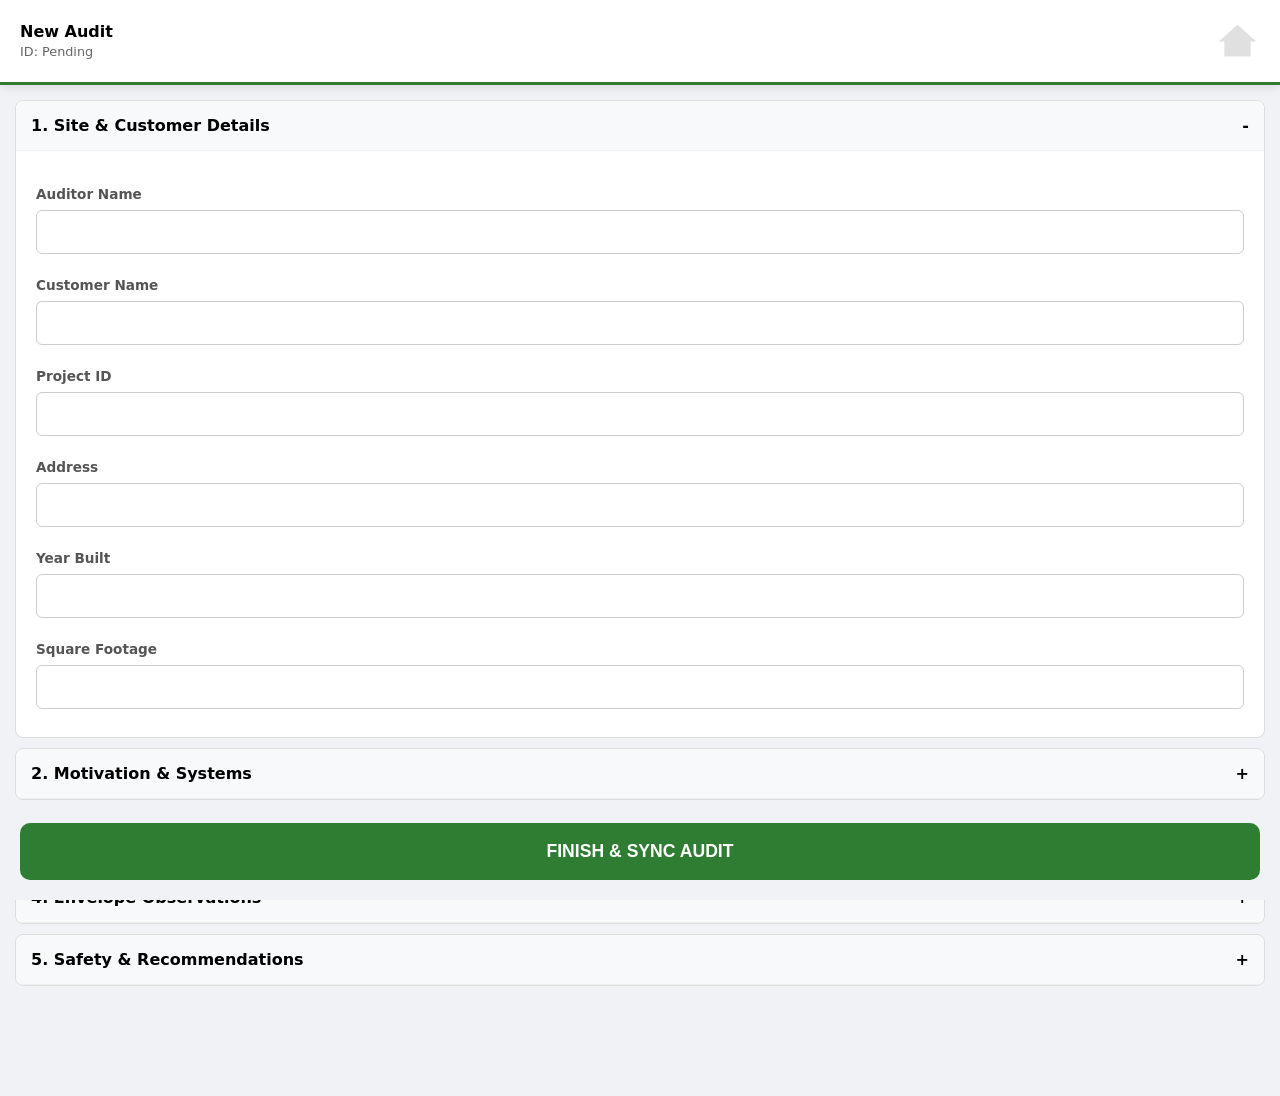
==== index.html @ 85d183a6 "Update index.html" ====
<!DOCTYPE html>
<html lang="en">
<head>
    <meta charset="UTF-8">
    <meta name="viewport" content="width=device-width, initial-scale=1.0, maximum-scale=1.0, user-scalable=no">
    <link rel="apple-touch-icon" href="./icon.png">
    <link rel="apple-touch-icon-precomposed" href="./icon.png">
    <title>Healthy Home Audit Pro</title>
    <style>
        :root { --primary: #2e7d32; --bg: #f0f2f5; --white: #ffffff; }
        body { font-family: -apple-system, system-ui, sans-serif; margin: 0; padding-top: 90px; background: var(--bg); padding-bottom: 100px; }
        
        /* Static Header & House Progress */
        .static-header {
            position: fixed; top: 0; width: 100%; height: 85px;
            background: var(--white); border-bottom: 3px solid var(--primary);
            display: flex; align-items: center; justify-content: space-between;
            padding: 0 20px; box-sizing: border-box; z-index: 1000; box-shadow: 0 2px 10px rgba(0,0,0,0.1);
        }
        #house-progress { width: 45px; height: 45px; }
        .house-outline { fill: #e0e0e0; }
        .house-filled { fill: var(--primary); clip-path: inset(100% 0 0 0); transition: clip-path 0.4s ease; }

        /* Accordion Styling */
        .accordion { background: var(--white); margin: 10px 15px; border-radius: 8px; overflow: hidden; border: 1px solid #ddd; }
        .acc-header { 
            background: #f8f9fa; padding: 15px; font-weight: bold; cursor: pointer;
            display: flex; justify-content: space-between; align-items: center; border-bottom: 1px solid #eee;
        }
        .acc-content { padding: 20px; display: none; }
        .acc-content.active { display: block; }

        /* Input Styling */
        label { display: block; margin-top: 15px; font-size: 0.85rem; color: #555; font-weight: 600; }
        input, select, textarea { 
            width: 100%; padding: 12px; margin: 8px 0; border: 1px solid #ccc; 
            border-radius: 6px; box-sizing: border-box; font-size: 16px; 
        }
        
        .submit-area { padding: 20px; position: fixed; bottom: 0; width: 100%; box-sizing: border-box; background: var(--bg); }
        .btn-main { width: 100%; background: var(--primary); color: white; padding: 18px; border: none; border-radius: 10px; font-size: 1.1rem; font-weight: bold; cursor: pointer; }
        
        #success-msg { 
            display: none; position: fixed; top: 50%; left: 50%; transform: translate(-50%, -50%);
            background: white; padding: 40px; border-radius: 20px; text-align: center;
            box-shadow: 0 0 100px rgba(0,0,0,0.5); z-index: 2000; width: 85%;
        }
    </style>
</head>
<body>

    <div class="static-header">
        <div>
            <strong id="display-name">New Audit</strong><br>
            <span id="display-id" style="font-size: 0.8rem; color: #666;">ID: Pending</span>
        </div>
        <svg id="house-progress" viewBox="0 0 24 24">
            <path class="house-outline" d="M12 3L2 12h3v8h14v-8h3L12 3z"/>
            <path id="filler" class="house-filled" d="M12 3L2 12h3v8h14v-8h3L12 3z"/>
        </svg>
    </div>

    <div class="accordion">
        <div class="acc-header" onclick="toggleAcc(this)">1. Site & Customer Details <span>-</span></div>
        <div class="acc-content active">
            <label>Auditor Name</label><input type="text" id="auditorName" oninput="updateUI()">
            <label>Customer Name</label><input type="text" id="customerName" oninput="updateUI()">
            <label>Project ID</label><input type="text" id="projectId" oninput="updateUI()">
            <label>Address</label><input type="text" id="address" oninput="updateUI()">
            <label>Year Built</label><input type="number" id="yearBuilt" oninput="updateUI()">
            <label>Square Footage</label><input type="number" id="sqFt" oninput="updateUI()">
        </div>
    </div>

    <div class="accordion">
        <div class="acc-header" onclick="toggleAcc(this)">2. Motivation & Systems <span>+</span></div>
        <div class="acc-content">
            <label>Primary Motivation</label>
            <select id="motivation" oninput="updateUI()">
                <option value="">Select...</option>
                <option value="High Bills">High Bills</option>
                <option value="Comfort">Comfort/Drafts</option>
                <option value="Ice Dams">Ice Dams</option>
            </select>
            <label>Heating System Type</label>
            <input type="text" id="heatType" placeholder="e.g. Gas Furnace" oninput="updateUI()">
        </div>
    </div>

    <div class="accordion">
        <div class="acc-header" id="testing-section" onclick="toggleAcc(this)">3. Core Testing <span>+</span></div>
        <div class="acc-content">
            <label>Blower Door Baseline (CFM50)</label><input type="number" id="blowerDoor" oninput="updateUI()">
            <label>Blower Door Target</label><input type="number" id="targetCFM" oninput="updateUI()">
            <label>Ambient CO (ppm)</label><input type="number" id="ambientCO" oninput="updateUI()">
            <label>CO2 Level (ppm)</label><input type="number" id="co2" oninput="updateUI()">
            <label>CAZ Test Result</label>
            <select id="cazResult" oninput="updateUI()">
                <option value="Pass">Pass</option>
                <option value="Fail">Fail</option>
            </select>
        </div>
    </div>

    <div class="accordion">
        <div class="acc-header" onclick="toggleAcc(this)">4. Envelope Observations <span>+</span></div>
        <div class="acc-content">
            <label>Attic Insulation Depth (inches)</label><input type="number" id="atticDepth" oninput="updateUI()">
            <label>Infrared Scan Notes</label><textarea id="irNotes" oninput="updateUI()"></textarea>
            <label>Basement Moisture</label><input type="text" id="moisture" placeholder="Dry, Damp, etc." oninput="updateUI()">
        </div>
    </div>

    <div class="accordion">
        <div class="acc-header" onclick="toggleAcc(this)">5. Safety & Recommendations <span>+</span></div>
        <div class="acc-content">
            <label>Red Flags / Safety Hazards</label><textarea id="redFlags" oninput="updateUI()"></textarea>
            <label>Homeowner Education Notes</label><textarea id="education" oninput="updateUI()"></textarea>
            <label>Priority Recommendation</label><input type="text" id="priority" oninput="updateUI()">
            <label>Audit Status</label>
            <select id="status" oninput="updateUI()">
                <option value="Complete">Complete</option>
                <option value="Follow-up">Needs Follow-up</option>
            </select>
        </div>
    </div>

    <div class="submit-area">
        <button id="submitBtn" class="btn-main" onclick="submitData()">FINISH & SYNC AUDIT</button>
    </div>

    <div id="success-msg">
        <img src="icon.png" alt="Healthy Home Logo" onerror="this.src='https://cdn-icons-png.flaticon.com/512/1161/1161388.png'">
        <h2>Assessment Saved</h2>
        <p>The data has been uploaded to the Healthy Home cloud. <br>You can now safely close this assessment or start the next assessment.</p>
        
        <div style="display: flex; gap: 10px; justify-content: center; margin-top: 20px;">
            <button onclick="location.reload()" style="flex: 1; padding: 15px; border: none; background: var(--primary); color: white; border-radius: 8px; font-weight:bold; cursor: pointer;">New Assessment</button>
            <button onclick="window.location.href='https://www.gethealthyhome.com'" style="flex: 1; padding: 15px; border: none; background: #eee; color: #333; border-radius: 8px; font-weight:bold; cursor: pointer;">Exit App</button>
        </div>
    </div>

    <script>
        const DATABASE_URL = "https://script.google.com/macros/s/AKfycbxiWsfXSJqP4ZMg0wJ7e2kCGrrawPAyHNZkUGzpKKOhKlGjP3I6WpxG1TSU77VdlgBV/exec";

        function toggleAcc(header) {
            const content = header.nextElementSibling;
            content.classList.toggle('active');
            header.querySelector('span').innerText = content.classList.contains('active') ? "-" : "+";
        }

        function updateUI() {
            const name = document.getElementById('customerName').value;
            const id = document.getElementById('projectId').value;
            document.getElementById('display-name').innerText = name || "New Audit";
            document.getElementById('display-id').innerText = "ID: " + (id || "Pending");
            
            let inputs = document.querySelectorAll('input, select, textarea');
            let filled = Array.from(inputs).filter(i => i.value && i.value.length > 0).length;
            let percent = 100 - (filled / inputs.length * 100);
            document.getElementById('filler').style.clipPath = `inset(${percent}% 0 0 0)`;
        }

        async function submitData() {
            const btn = document.getElementById('submitBtn');
            btn.innerText = "Synchronizing...";
            btn.disabled = true;

            const data = {};
            document.querySelectorAll('input, select, textarea').forEach(el => {
                data[el.id] = el.value;
            });

            // Local save just in case
            localStorage.setItem('lastAudit', JSON.stringify(data));

            try {
                await fetch(DATABASE_URL, {
                    method: 'POST',
                    mode: 'no-cors',
                    body: JSON.stringify(data)
                });
                document.getElementById('success-msg').style.display = 'block';
            } catch (e) {
                alert("Connection failed. Data is saved locally on your tablet.");
                btn.innerText = "Saved Offline";
                btn.style.background = "#d32f2f";
            }
        }
    </script>
</body>
</html>
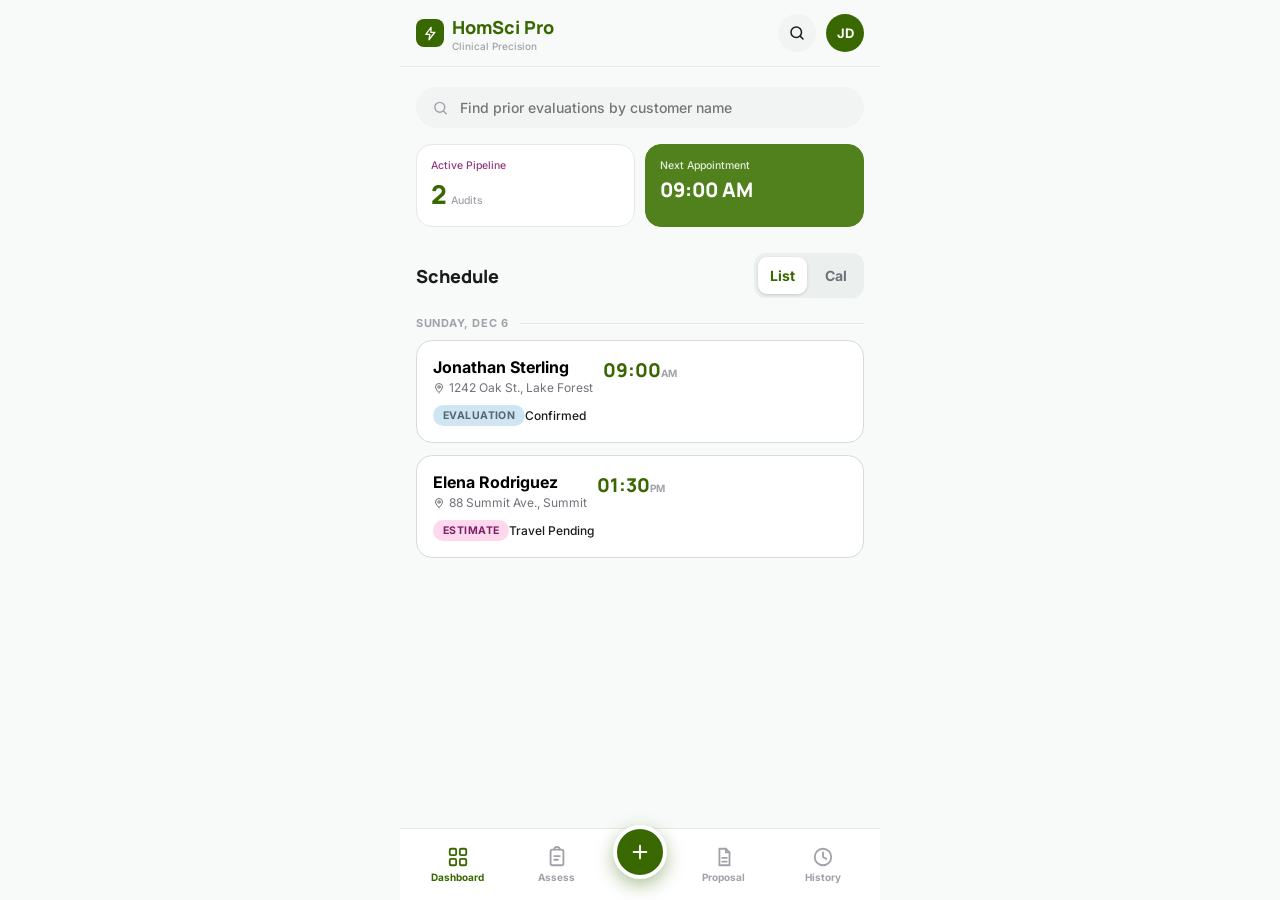
==== commit d2a1a470: "Build HomSci Pro app from the Figma designs Replaces the single-page accordion form with the full mu" ====
--- a/index.html
+++ b/index.html
@@ -2,191 +2,31 @@
 <html lang="en">
 <head>
     <meta charset="UTF-8">
-    <meta name="viewport" content="width=device-width, initial-scale=1.0, maximum-scale=1.0, user-scalable=no">
+    <meta name="viewport" content="width=device-width, initial-scale=1.0, viewport-fit=cover">
+    <meta name="apple-mobile-web-app-capable" content="yes">
+    <meta name="apple-mobile-web-app-status-bar-style" content="default">
+    <meta name="theme-color" content="#f7faf8">
     <link rel="apple-touch-icon" href="./icon.png">
     <link rel="apple-touch-icon-precomposed" href="./icon.png">
-    <title>Healthy Home Audit Pro</title>
-    <style>
-        :root { --primary: #2e7d32; --bg: #f0f2f5; --white: #ffffff; }
-        body { font-family: -apple-system, system-ui, sans-serif; margin: 0; padding-top: 90px; background: var(--bg); padding-bottom: 100px; }
-        
-        /* Static Header & House Progress */
-        .static-header {
-            position: fixed; top: 0; width: 100%; height: 85px;
-            background: var(--white); border-bottom: 3px solid var(--primary);
-            display: flex; align-items: center; justify-content: space-between;
-            padding: 0 20px; box-sizing: border-box; z-index: 1000; box-shadow: 0 2px 10px rgba(0,0,0,0.1);
-        }
-        #house-progress { width: 45px; height: 45px; }
-        .house-outline { fill: #e0e0e0; }
-        .house-filled { fill: var(--primary); clip-path: inset(100% 0 0 0); transition: clip-path 0.4s ease; }
-
-        /* Accordion Styling */
-        .accordion { background: var(--white); margin: 10px 15px; border-radius: 8px; overflow: hidden; border: 1px solid #ddd; }
-        .acc-header { 
-            background: #f8f9fa; padding: 15px; font-weight: bold; cursor: pointer;
-            display: flex; justify-content: space-between; align-items: center; border-bottom: 1px solid #eee;
-        }
-        .acc-content { padding: 20px; display: none; }
-        .acc-content.active { display: block; }
-
-        /* Input Styling */
-        label { display: block; margin-top: 15px; font-size: 0.85rem; color: #555; font-weight: 600; }
-        input, select, textarea { 
-            width: 100%; padding: 12px; margin: 8px 0; border: 1px solid #ccc; 
-            border-radius: 6px; box-sizing: border-box; font-size: 16px; 
-        }
-        
-        .submit-area { padding: 20px; position: fixed; bottom: 0; width: 100%; box-sizing: border-box; background: var(--bg); }
-        .btn-main { width: 100%; background: var(--primary); color: white; padding: 18px; border: none; border-radius: 10px; font-size: 1.1rem; font-weight: bold; cursor: pointer; }
-        
-        #success-msg { 
-            display: none; position: fixed; top: 50%; left: 50%; transform: translate(-50%, -50%);
-            background: white; padding: 40px; border-radius: 20px; text-align: center;
-            box-shadow: 0 0 100px rgba(0,0,0,0.5); z-index: 2000; width: 85%;
-        }
-    </style>
+    <title>HomSci Pro — Clinical Precision Home Audits</title>
+    <link rel="preconnect" href="https://fonts.googleapis.com">
+    <link rel="preconnect" href="https://fonts.gstatic.com" crossorigin>
+    <link href="https://fonts.googleapis.com/css2?family=Inter:wght@400;500;700;800&family=Manrope:wght@700;800&display=swap" rel="stylesheet">
+    <link rel="stylesheet" href="css/app.css">
 </head>
 <body>
+    <div id="app" aria-live="polite"></div>
+    <nav id="tabbar" class="tabbar" aria-label="Main navigation"></nav>
+    <div id="toast" class="toast" role="status"></div>
 
-    <div class="static-header">
-        <div>
-            <strong id="display-name">New Audit</strong><br>
-            <span id="display-id" style="font-size: 0.8rem; color: #666;">ID: Pending</span>
-        </div>
-        <svg id="house-progress" viewBox="0 0 24 24">
-            <path class="house-outline" d="M12 3L2 12h3v8h14v-8h3L12 3z"/>
-            <path id="filler" class="house-filled" d="M12 3L2 12h3v8h14v-8h3L12 3z"/>
-        </svg>
-    </div>
-
-    <div class="accordion">
-        <div class="acc-header" onclick="toggleAcc(this)">1. Site & Customer Details <span>-</span></div>
-        <div class="acc-content active">
-            <label>Auditor Name</label><input type="text" id="auditorName" oninput="updateUI()">
-            <label>Customer Name</label><input type="text" id="customerName" oninput="updateUI()">
-            <label>Project ID</label><input type="text" id="projectId" oninput="updateUI()">
-            <label>Address</label><input type="text" id="address" oninput="updateUI()">
-            <label>Year Built</label><input type="number" id="yearBuilt" oninput="updateUI()">
-            <label>Square Footage</label><input type="number" id="sqFt" oninput="updateUI()">
-        </div>
-    </div>
-
-    <div class="accordion">
-        <div class="acc-header" onclick="toggleAcc(this)">2. Motivation & Systems <span>+</span></div>
-        <div class="acc-content">
-            <label>Primary Motivation</label>
-            <select id="motivation" oninput="updateUI()">
-                <option value="">Select...</option>
-                <option value="High Bills">High Bills</option>
-                <option value="Comfort">Comfort/Drafts</option>
-                <option value="Ice Dams">Ice Dams</option>
-            </select>
-            <label>Heating System Type</label>
-            <input type="text" id="heatType" placeholder="e.g. Gas Furnace" oninput="updateUI()">
-        </div>
-    </div>
-
-    <div class="accordion">
-        <div class="acc-header" id="testing-section" onclick="toggleAcc(this)">3. Core Testing <span>+</span></div>
-        <div class="acc-content">
-            <label>Blower Door Baseline (CFM50)</label><input type="number" id="blowerDoor" oninput="updateUI()">
-            <label>Blower Door Target</label><input type="number" id="targetCFM" oninput="updateUI()">
-            <label>Ambient CO (ppm)</label><input type="number" id="ambientCO" oninput="updateUI()">
-            <label>CO2 Level (ppm)</label><input type="number" id="co2" oninput="updateUI()">
-            <label>CAZ Test Result</label>
-            <select id="cazResult" oninput="updateUI()">
-                <option value="Pass">Pass</option>
-                <option value="Fail">Fail</option>
-            </select>
-        </div>
-    </div>
-
-    <div class="accordion">
-        <div class="acc-header" onclick="toggleAcc(this)">4. Envelope Observations <span>+</span></div>
-        <div class="acc-content">
-            <label>Attic Insulation Depth (inches)</label><input type="number" id="atticDepth" oninput="updateUI()">
-            <label>Infrared Scan Notes</label><textarea id="irNotes" oninput="updateUI()"></textarea>
-            <label>Basement Moisture</label><input type="text" id="moisture" placeholder="Dry, Damp, etc." oninput="updateUI()">
-        </div>
-    </div>
-
-    <div class="accordion">
-        <div class="acc-header" onclick="toggleAcc(this)">5. Safety & Recommendations <span>+</span></div>
-        <div class="acc-content">
-            <label>Red Flags / Safety Hazards</label><textarea id="redFlags" oninput="updateUI()"></textarea>
-            <label>Homeowner Education Notes</label><textarea id="education" oninput="updateUI()"></textarea>
-            <label>Priority Recommendation</label><input type="text" id="priority" oninput="updateUI()">
-            <label>Audit Status</label>
-            <select id="status" oninput="updateUI()">
-                <option value="Complete">Complete</option>
-                <option value="Follow-up">Needs Follow-up</option>
-            </select>
-        </div>
-    </div>
-
-    <div class="submit-area">
-        <button id="submitBtn" class="btn-main" onclick="submitData()">FINISH & SYNC AUDIT</button>
-    </div>
-
-    <div id="success-msg">
-        <img src="icon.png" alt="Healthy Home Logo" onerror="this.src='https://cdn-icons-png.flaticon.com/512/1161/1161388.png'">
-        <h2>Assessment Saved</h2>
-        <p>The data has been uploaded to the Healthy Home cloud. <br>You can now safely close this assessment or start the next assessment.</p>
-        
-        <div style="display: flex; gap: 10px; justify-content: center; margin-top: 20px;">
-            <button onclick="location.reload()" style="flex: 1; padding: 15px; border: none; background: var(--primary); color: white; border-radius: 8px; font-weight:bold; cursor: pointer;">New Assessment</button>
-            <button onclick="window.location.href='https://www.gethealthyhome.com'" style="flex: 1; padding: 15px; border: none; background: #eee; color: #333; border-radius: 8px; font-weight:bold; cursor: pointer;">Exit App</button>
-        </div>
-    </div>
-
-    <script>
-        const DATABASE_URL = "https://script.google.com/macros/s/AKfycbxiWsfXSJqP4ZMg0wJ7e2kCGrrawPAyHNZkUGzpKKOhKlGjP3I6WpxG1TSU77VdlgBV/exec";
-
-        function toggleAcc(header) {
-            const content = header.nextElementSibling;
-            content.classList.toggle('active');
-            header.querySelector('span').innerText = content.classList.contains('active') ? "-" : "+";
-        }
-
-        function updateUI() {
-            const name = document.getElementById('customerName').value;
-            const id = document.getElementById('projectId').value;
-            document.getElementById('display-name').innerText = name || "New Audit";
-            document.getElementById('display-id').innerText = "ID: " + (id || "Pending");
-            
-            let inputs = document.querySelectorAll('input, select, textarea');
-            let filled = Array.from(inputs).filter(i => i.value && i.value.length > 0).length;
-            let percent = 100 - (filled / inputs.length * 100);
-            document.getElementById('filler').style.clipPath = `inset(${percent}% 0 0 0)`;
-        }
-
-        async function submitData() {
-            const btn = document.getElementById('submitBtn');
-            btn.innerText = "Synchronizing...";
-            btn.disabled = true;
-
-            const data = {};
-            document.querySelectorAll('input, select, textarea').forEach(el => {
-                data[el.id] = el.value;
-            });
-
-            // Local save just in case
-            localStorage.setItem('lastAudit', JSON.stringify(data));
-
-            try {
-                await fetch(DATABASE_URL, {
-                    method: 'POST',
-                    mode: 'no-cors',
-                    body: JSON.stringify(data)
-                });
-                document.getElementById('success-msg').style.display = 'block';
-            } catch (e) {
-                alert("Connection failed. Data is saved locally on your tablet.");
-                btn.innerText = "Saved Offline";
-                btn.style.background = "#d32f2f";
-            }
-        }
-    </script>
+    <script src="js/icons.js"></script>
+    <script src="js/data.js"></script>
+    <script src="js/store.js"></script>
+    <script src="js/ui.js"></script>
+    <script src="js/screens-core.js"></script>
+    <script src="js/screens-zones.js"></script>
+    <script src="js/screens-tests.js"></script>
+    <script src="js/screens-sales.js"></script>
+    <script src="js/app.js"></script>
 </body>
 </html>
--- a/css/app.css
+++ b/css/app.css
@@ -0,0 +1,545 @@
+/* ============================================================
+   HomSci Pro design system — tokens taken from the Figma file
+   (1g81MYqRogHZRFJh5LmEtx): green #396700, ink #181c1b,
+   bg #f7faf8, magenta accent #94397c, Inter/Manrope type.
+   ============================================================ */
+:root {
+  --bg: #f7faf8;
+  --surface: #ffffff;
+  --surface-2: #f1f4f2;
+  --surface-3: #ebefed;
+  --border: #e5eae5;
+  --border-strong: #d5ddd5;
+  --ink: #181c1b;
+  --muted: #71717a;
+  --faint: #a1a1aa;
+  --green: #396700;
+  --green-deep: #50811d;
+  --green-soft: #e9f2dc;
+  --green-pale: #f3f8ea;
+  --magenta: #94397c;
+  --magenta-soft: #f8e7f3;
+  --blue-soft: #cfe6f2;
+  --blue-ink: #526772;
+  --pink-soft: #ffd8ed;
+  --pink-ink: #7a2265;
+  --red: #c62828;
+  --red-soft: #fde3e3;
+  --amber: #9a6b00;
+  --amber-soft: #fff2d1;
+  --dark: #23281f;
+  --radius: 16px;
+  --radius-sm: 10px;
+  --font-body: 'Inter', -apple-system, system-ui, sans-serif;
+  --font-display: 'Manrope', 'Inter', -apple-system, system-ui, sans-serif;
+  --tabbar-h: 72px;
+}
+
+* { box-sizing: border-box; -webkit-tap-highlight-color: transparent; }
+html, body { margin: 0; padding: 0; }
+body {
+  font-family: var(--font-body);
+  background: var(--bg);
+  color: var(--ink);
+  font-size: 15px;
+  line-height: 1.45;
+}
+#app {
+  max-width: 480px;
+  margin: 0 auto;
+  min-height: 100vh;
+  padding-bottom: calc(var(--tabbar-h) + 24px + env(safe-area-inset-bottom, 0px));
+}
+
+button { font-family: inherit; cursor: pointer; }
+input, select, textarea { font-family: inherit; font-size: 16px; color: var(--ink); }
+svg.ic { width: 1em; height: 1em; fill: none; stroke: currentColor; stroke-width: 2;
+  stroke-linecap: round; stroke-linejoin: round; vertical-align: -0.12em; }
+
+/* ---------- Header ---------- */
+.appbar {
+  position: sticky; top: 0; z-index: 40;
+  display: flex; align-items: center; gap: 10px;
+  padding: 14px 16px;
+  padding-top: calc(14px + env(safe-area-inset-top, 0px));
+  background: rgba(247, 250, 248, 0.92);
+  backdrop-filter: blur(8px);
+  border-bottom: 1px solid var(--border);
+}
+.appbar .brand {
+  font-family: var(--font-display); font-weight: 800; font-size: 18px;
+  color: var(--green); display: flex; align-items: center; gap: 8px;
+  white-space: nowrap;
+}
+.appbar .brand .logo {
+  width: 28px; height: 28px; border-radius: 8px; background: var(--green);
+  color: #fff; display: inline-flex; align-items: center; justify-content: center;
+  font-size: 15px; flex: none;
+}
+.appbar .brand small { display: block; font: 500 10px var(--font-body); color: var(--faint); }
+.appbar .spacer { flex: 1; }
+.appbar .iconbtn {
+  width: 38px; height: 38px; flex: none; border-radius: 999px; border: none;
+  background: var(--surface-2); color: var(--ink); font-size: 18px;
+  display: inline-flex; align-items: center; justify-content: center;
+}
+.appbar .iconbtn.avatar { background: var(--green); color: #fff; font-weight: 700; font-size: 13px; }
+.appbar.subpage .title { font: 700 16px var(--font-body); color: var(--ink);
+  overflow: hidden; text-overflow: ellipsis; white-space: nowrap; }
+
+/* ---------- Screen scaffolding ---------- */
+.screen { padding: 20px 16px 8px; }
+.eyebrow {
+  display: inline-flex; align-items: center; gap: 6px;
+  font: 700 11px var(--font-body); letter-spacing: 0.06em; text-transform: uppercase;
+  color: var(--green); background: var(--green-soft);
+  padding: 5px 12px; border-radius: 999px; margin-bottom: 12px;
+}
+.eyebrow.magenta { color: var(--magenta); background: var(--magenta-soft); }
+.eyebrow.blue { color: var(--blue-ink); background: var(--blue-soft); }
+h1.screen-title {
+  font: 800 30px/1.12 var(--font-display); margin: 0 0 8px; color: var(--ink);
+  letter-spacing: -0.01em;
+}
+p.screen-sub { margin: 0 0 20px; color: var(--muted); font-size: 14px; }
+.section-heading {
+  display: flex; align-items: center; justify-content: space-between; gap: 8px;
+  margin: 26px 0 12px;
+}
+.section-heading h2 {
+  font: 800 18px var(--font-display); margin: 0; color: var(--ink);
+  display: flex; align-items: center; gap: 10px;
+}
+.section-heading h2 .badge-ic {
+  width: 34px; height: 34px; border-radius: 10px; background: var(--green-soft);
+  color: var(--green); display: inline-flex; align-items: center; justify-content: center;
+  font-size: 17px; flex: none;
+}
+.section-heading .aux { font: 700 12px var(--font-body); color: var(--green); }
+
+/* ---------- Cards ---------- */
+.card {
+  background: var(--surface); border: 1px solid var(--border);
+  border-radius: var(--radius); padding: 16px; margin-bottom: 12px;
+}
+.card.flush { padding: 0; overflow: hidden; }
+.card h3 { margin: 0 0 4px; font: 700 16px var(--font-body); }
+.card .hint { color: var(--muted); font-size: 13px; margin: 0 0 12px; }
+
+/* ---------- Status pills ---------- */
+.pill {
+  display: inline-flex; align-items: center; gap: 6px;
+  font: 700 10.5px var(--font-body); letter-spacing: 0.04em; text-transform: uppercase;
+  padding: 4px 10px; border-radius: 999px; white-space: nowrap;
+}
+.pill.complete { background: var(--green-soft); color: var(--green); }
+.pill.progress { background: var(--blue-soft); color: var(--blue-ink); }
+.pill.pending  { background: var(--surface-3); color: var(--muted); }
+.pill.action   { background: var(--red-soft); color: var(--red); }
+.pill.optimal  { background: var(--blue-soft); color: var(--blue-ink); }
+.pill.warn     { background: var(--amber-soft); color: var(--amber); }
+.pill.magenta  { background: var(--magenta-soft); color: var(--magenta); }
+.pill .dot { width: 6px; height: 6px; border-radius: 999px; background: currentColor; }
+
+/* ---------- Forms ---------- */
+.field { margin-bottom: 16px; }
+.field > label {
+  display: block; font: 700 12px var(--font-body); color: var(--ink);
+  margin-bottom: 6px;
+}
+.field > label .req { color: var(--red); }
+.field > label .info { color: var(--faint); font-weight: 500; margin-left: 4px; }
+.input, textarea.input, select.input {
+  width: 100%; padding: 13px 14px; border: 1px solid var(--border);
+  background: var(--surface-2); border-radius: var(--radius-sm);
+  outline: none; transition: border-color 0.15s, background 0.15s;
+  appearance: none; -webkit-appearance: none;
+}
+.input:focus { border-color: var(--green); background: #fff; }
+.input::placeholder { color: var(--faint); }
+textarea.input { min-height: 96px; resize: vertical; }
+.input-row { display: flex; gap: 10px; align-items: center; }
+.input-row .unit { color: var(--muted); font: 600 13px var(--font-body); flex: none; }
+.bignum-input { font: 800 30px var(--font-display); color: var(--green); padding: 10px 14px; }
+select.input {
+  background-image: url("data:image/svg+xml,%3Csvg xmlns='http://www.w3.org/2000/svg' width='14' height='14' viewBox='0 0 24 24' fill='none' stroke='%2371717a' stroke-width='2.4' stroke-linecap='round' stroke-linejoin='round'%3E%3Cpolyline points='6 9 12 15 18 9'/%3E%3C/svg%3E");
+  background-repeat: no-repeat; background-position: right 14px center;
+  padding-right: 40px;
+}
+
+/* Segmented control */
+.segmented { display: flex; background: var(--surface-3); border-radius: 12px; padding: 4px; gap: 4px; }
+.segmented button {
+  flex: 1; border: none; background: transparent; border-radius: 9px;
+  padding: 10px 8px; font: 700 14px var(--font-body); color: var(--muted);
+}
+.segmented button.on { background: var(--green); color: #fff; box-shadow: 0 1px 3px rgba(24,28,27,0.18); }
+.segmented.lite button.on { background: #fff; color: var(--green); }
+
+/* Choice list (radio-style rows) */
+.choice-list { display: flex; flex-direction: column; gap: 8px; }
+.choice-row {
+  display: flex; align-items: center; justify-content: space-between; gap: 10px;
+  width: 100%; text-align: left; border: 1.5px solid var(--border);
+  background: var(--surface); border-radius: 12px; padding: 13px 14px;
+  font: 600 14.5px var(--font-body); color: var(--ink);
+}
+.choice-row.on { border-color: var(--green); color: var(--green); background: var(--green-pale); }
+.choice-row.on.bad { border-color: var(--magenta); color: var(--magenta); background: var(--magenta-soft); }
+.choice-row .mark { color: var(--faint); font-size: 17px; display: inline-flex; }
+.choice-row.on .mark { color: inherit; }
+
+/* Checkbox grid (systems inventory) */
+.check-grid { display: grid; grid-template-columns: 1fr 1fr; gap: 8px; }
+.check-tile {
+  display: flex; align-items: center; gap: 10px; border: 1.5px solid var(--border-strong);
+  background: var(--surface-2); border-radius: 12px; padding: 13px 12px;
+  font: 600 13.5px var(--font-body); color: var(--muted); text-align: left;
+}
+.check-tile .box {
+  width: 20px; height: 20px; flex: none; border-radius: 6px;
+  border: 1.5px solid var(--border-strong); background: #fff;
+  display: inline-flex; align-items: center; justify-content: center;
+  color: transparent; font-size: 12px;
+}
+.check-tile.on { border-color: var(--green); background: var(--green-pale); color: var(--ink); }
+.check-tile.on .box { background: var(--green); border-color: var(--green); color: #fff; }
+
+/* Toggle row */
+.toggle-row { display: flex; align-items: flex-start; gap: 12px; padding: 12px 0; }
+.toggle-row + .toggle-row { border-top: 1px solid var(--border); }
+.toggle-row .tbody { flex: 1; }
+.toggle-row .tbody b { display: block; font-size: 14.5px; }
+.toggle-row .tbody span { color: var(--muted); font-size: 12.5px; }
+
+/* Buttons */
+.btn {
+  display: inline-flex; align-items: center; justify-content: center; gap: 8px;
+  width: 100%; padding: 15px 18px; border: none; border-radius: 13px;
+  font: 700 15px var(--font-body); transition: opacity 0.12s, transform 0.05s;
+}
+.btn:active { transform: scale(0.985); }
+.btn.primary { background: var(--green); color: #fff; }
+.btn.secondary { background: var(--surface); color: var(--green); border: 1.5px solid var(--border-strong); }
+.btn.ghost { background: transparent; color: var(--muted); }
+.btn.danger-ghost { background: transparent; color: var(--red); }
+.btn.dark { background: var(--dark); color: #fff; }
+.btn[disabled] { background: var(--surface-3); color: var(--faint); cursor: not-allowed; }
+.btn.small { width: auto; padding: 9px 14px; font-size: 13px; border-radius: 10px; }
+.btn-row { display: flex; gap: 10px; margin: 18px 0 6px; }
+.btn-row .btn { flex: 1; }
+
+/* Sticky bottom CTA */
+.cta-dock {
+  position: sticky; bottom: calc(var(--tabbar-h) + env(safe-area-inset-bottom, 0px));
+  z-index: 30; padding: 12px 0 10px;
+  background: linear-gradient(to top, var(--bg) 65%, rgba(247, 250, 248, 0));
+}
+
+/* ---------- Photo capture ---------- */
+.photo-grid { display: grid; grid-template-columns: 1fr 1fr; gap: 10px; }
+.photo-slot {
+  position: relative; border-radius: 12px; overflow: hidden;
+  border: 1.5px dashed var(--border-strong); background: var(--surface-2);
+  min-height: 110px; display: flex; flex-direction: column;
+  align-items: center; justify-content: center; gap: 6px;
+  color: var(--muted); font: 700 11px var(--font-body); text-align: center;
+  padding: 10px; width: 100%;
+}
+.photo-slot .cam { font-size: 22px; color: var(--faint); }
+.photo-slot.required { border-color: var(--green); border-style: solid; background: var(--green-pale); color: var(--green); }
+.photo-slot.required .cam { color: var(--green); }
+.photo-slot.filled { border-style: solid; border-color: var(--border); padding: 0; background: #000; }
+.photo-slot.filled img { width: 100%; height: 130px; object-fit: cover; display: block; }
+.photo-slot .req-flag {
+  position: absolute; bottom: 8px; left: 50%; transform: translateX(-50%);
+  background: var(--green); color: #fff; font-size: 9px; letter-spacing: 0.06em;
+  padding: 3px 8px; border-radius: 999px;
+}
+.photo-slot.filled .req-flag { background: rgba(24,28,27,0.75); }
+.photo-slot .retake {
+  position: absolute; top: 8px; right: 8px; width: 30px; height: 30px;
+  border-radius: 999px; border: none; background: rgba(24,28,27,0.65); color: #fff;
+  display: inline-flex; align-items: center; justify-content: center; font-size: 14px;
+}
+.photo-missing { color: var(--red); background: var(--red-soft); font: 700 11px var(--font-body);
+  display: inline-flex; align-items: center; gap: 6px; padding: 4px 10px; border-radius: 999px; }
+
+/* ---------- Insight / callouts ---------- */
+.insight {
+  border-left: 4px solid var(--magenta); background: var(--surface-2);
+  border-radius: 0 12px 12px 0; padding: 12px 14px; margin: 14px 0;
+  font-size: 13px; color: var(--muted);
+}
+.insight b { color: var(--magenta); text-transform: uppercase; font-size: 11px; letter-spacing: 0.05em; }
+.callout-danger {
+  background: var(--magenta-soft); border-radius: 12px; padding: 14px; margin-top: 12px;
+}
+.callout-danger .ct { color: var(--magenta); font: 700 13px var(--font-body);
+  display: flex; align-items: center; gap: 6px; }
+.callout-danger p { margin: 6px 0 4px; font-size: 12.5px; color: var(--muted); }
+.callout-danger .amount { font: 800 18px var(--font-display); color: var(--magenta); }
+
+/* ---------- Stat blocks ---------- */
+.stat-cards { display: grid; grid-template-columns: 1fr 1fr; gap: 10px; margin-bottom: 12px; }
+.stat-card { background: var(--surface); border: 1px solid var(--border); border-radius: var(--radius); padding: 14px; }
+.stat-card.fill { background: var(--green-deep); border-color: var(--green-deep); color: #fff; }
+.stat-card .k { font: 500 10.5px var(--font-body); color: var(--magenta); margin-bottom: 4px; }
+.stat-card.fill .k { color: rgba(255,255,255,0.85); }
+.stat-card .v { font: 800 26px var(--font-display); color: var(--green); }
+.stat-card.fill .v { color: #fff; font-size: 20px; }
+.stat-card .v small { font: 500 10.5px var(--font-body); color: var(--faint); margin-left: 4px; }
+.stat-card .foot { font: 600 11px var(--font-body); color: var(--muted); margin-top: 4px; }
+.bignum { font: 800 44px/1 var(--font-display); color: var(--green); }
+.bignum small { font: 600 14px var(--font-body); color: var(--muted); margin-left: 4px; }
+
+/* ---------- Module list (assessment hub) ---------- */
+.module-row {
+  display: flex; align-items: center; gap: 14px; width: 100%; text-align: left;
+  background: var(--surface); border: 1px solid var(--border);
+  border-radius: var(--radius); padding: 14px; margin-bottom: 10px;
+}
+.module-row.action-required { border-left: 4px solid var(--red); }
+.module-row .mic {
+  width: 46px; height: 46px; flex: none; border-radius: 12px;
+  display: inline-flex; align-items: center; justify-content: center; font-size: 21px;
+  background: var(--green-soft); color: var(--green);
+}
+.module-row.action-required .mic { background: var(--red-soft); color: var(--red); }
+.module-row .mbody { flex: 1; min-width: 0; }
+.module-row .mbody b { display: block; font-size: 15px; margin-bottom: 5px; }
+.module-row .chev { color: var(--faint); font-size: 16px; }
+.module-row.locked { opacity: 0.55; }
+.module-row.locked .mic { background: var(--surface-3); color: var(--faint); }
+
+/* ---------- Schedule cards ---------- */
+.day-label { display: flex; align-items: center; gap: 12px; margin: 18px 0 10px;
+  font: 700 11px var(--font-body); text-transform: uppercase; letter-spacing: 0.05em; color: var(--faint); }
+.day-label::after { content: ""; flex: 1; height: 1px; background: var(--border); }
+.appt-card {
+  width: 100%; text-align: left; background: var(--surface); border: 1px solid var(--border-strong);
+  border-radius: var(--radius); padding: 16px; margin-bottom: 12px;
+  display: flex; flex-direction: column; gap: 10px;
+}
+.appt-card .top { display: flex; justify-content: space-between; gap: 10px; }
+.appt-card .who b { font-size: 16px; display: block; }
+.appt-card .who .loc { color: var(--muted); font-size: 12px; display: flex; align-items: center; gap: 4px; margin-top: 3px; }
+.appt-card .when { font: 800 19px var(--font-display); color: var(--green); white-space: nowrap; }
+.appt-card .when small { font: 700 10px var(--font-body); color: var(--faint); }
+.appt-card .bottom { display: flex; justify-content: space-between; align-items: center; }
+.appt-card .bottom .state { font: 500 12px var(--font-body); color: var(--ink); }
+.chip-eval { background: var(--blue-soft); color: var(--blue-ink); }
+.chip-est { background: var(--pink-soft); color: var(--pink-ink); }
+
+/* ---------- Search ---------- */
+.searchbar { position: relative; margin-bottom: 16px; }
+.searchbar .ic { position: absolute; left: 16px; top: 50%; transform: translateY(-50%); color: var(--faint); font-size: 17px; }
+.searchbar input {
+  width: 100%; border: none; background: var(--surface-2); border-radius: 999px;
+  padding: 12px 18px 12px 44px; font: 500 14px var(--font-body); outline: none;
+}
+.searchbar input:focus { box-shadow: 0 0 0 2px var(--green-soft); }
+
+/* ---------- Test screens ---------- */
+.timer-wrap { text-align: center; padding: 30px 0 10px; }
+.timer-big { font: 800 72px/1 var(--font-display); color: var(--green); letter-spacing: 0.02em; font-variant-numeric: tabular-nums; }
+.timer-label { font: 600 13px var(--font-body); color: var(--muted); margin-bottom: 8px; }
+.howto { color: var(--green); font: 700 13px var(--font-body); background: none; border: none;
+  display: inline-flex; align-items: center; gap: 6px; }
+.checklist-row { display: flex; gap: 12px; padding: 14px 0; border-bottom: 1px solid var(--border); align-items: flex-start; width: 100%; background: none; border-left: none; border-right: none; border-top: none; text-align: left; }
+.checklist-row:last-child { border-bottom: none; }
+.checklist-row .ring {
+  width: 24px; height: 24px; flex: none; margin-top: 1px; border-radius: 999px;
+  border: 2px solid var(--border-strong); color: transparent;
+  display: inline-flex; align-items: center; justify-content: center; font-size: 13px;
+}
+.checklist-row.on .ring { background: var(--green); border-color: var(--green); color: #fff; }
+.checklist-row .cbody b { display: block; font-size: 14.5px; }
+.checklist-row .cbody span { color: var(--muted); font-size: 12.5px; }
+.checklist-row.on .cbody b { color: var(--green); text-decoration: line-through; text-decoration-thickness: 1.5px; }
+.metric-display { text-align: center; background: var(--surface-2); border-radius: var(--radius); padding: 20px 14px; }
+.metric-display .mk { font: 700 11px var(--font-body); text-transform: uppercase; letter-spacing: 0.06em; color: var(--muted); }
+.metric-display input {
+  width: 100%; border: none; background: transparent; text-align: center;
+  font: 800 52px var(--font-display); color: var(--green); outline: none; padding: 4px 0;
+}
+.metric-display input::placeholder { color: var(--border-strong); }
+.metric-display input:disabled { color: var(--border-strong); }
+.passfail { display: flex; gap: 8px; }
+.passfail .pf {
+  flex: 1; border: 1.5px solid var(--border); background: var(--surface-2); border-radius: 10px;
+  padding: 10px; font: 800 13px var(--font-body); letter-spacing: 0.04em; color: var(--muted);
+}
+.passfail .pf.on-pass { background: #fff; border-color: var(--green); color: var(--green); }
+.passfail .pf.on-fail { background: #fff; border-color: var(--red); color: var(--red); }
+.capture-btn {
+  border: none; background: var(--green); color: #fff; border-radius: 10px;
+  padding: 10px 16px; font: 700 13px var(--font-body);
+  display: inline-flex; align-items: center; gap: 8px;
+}
+.capture-btn.done { background: var(--green-soft); color: var(--green); }
+.result-card { background: var(--surface); border: 1px solid var(--border); border-radius: var(--radius); padding: 16px; margin-bottom: 12px; }
+.result-card .rk { display: flex; justify-content: space-between; align-items: center; font: 500 12px var(--font-body); color: var(--muted); }
+.result-card .rv { font: 800 40px var(--font-display); color: var(--green); }
+.result-card .rv small { font: 600 13px var(--font-body); color: var(--muted); }
+.result-card .rfoot { font-size: 12px; color: var(--faint); }
+.lockbar {
+  background: var(--green); border-radius: var(--radius); color: #fff; padding: 18px 16px;
+  display: flex; flex-direction: column; gap: 4px; margin: 14px 0;
+}
+.lockbar b { font: 800 18px var(--font-display); display: flex; gap: 8px; align-items: center; }
+.lockbar span { font-size: 12.5px; color: rgba(255,255,255,0.85); }
+.counter-badge { text-align: right; }
+.counter-badge .big { font: 800 32px/1 var(--font-display); color: var(--green); }
+.counter-badge .big.bad { color: var(--red); }
+.counter-badge .lbl { font: 600 11px var(--font-body); color: var(--muted); }
+
+/* ---------- Catalog & proposal ---------- */
+.filter-chips { display: flex; gap: 8px; overflow-x: auto; padding-bottom: 6px; margin-bottom: 8px; scrollbar-width: none; }
+.filter-chips::-webkit-scrollbar { display: none; }
+.filter-chips .chip {
+  flex: none; border: none; border-radius: 999px; padding: 8px 16px;
+  font: 700 12.5px var(--font-body); background: var(--surface-3); color: var(--muted);
+}
+.filter-chips .chip.on { background: var(--green); color: #fff; }
+.measure-card { background: var(--surface); border: 1px solid var(--border); border-radius: var(--radius); padding: 16px; margin-bottom: 12px; }
+.measure-card .mtop { display: flex; justify-content: space-between; align-items: flex-start; margin-bottom: 8px; }
+.measure-card .mic { width: 40px; height: 40px; border-radius: 11px; background: var(--green-soft); color: var(--green); display: inline-flex; align-items: center; justify-content: center; font-size: 19px; }
+.measure-card h3 { margin: 10px 0 6px; font: 800 17px var(--font-display); }
+.measure-card p { margin: 0 0 10px; color: var(--muted); font-size: 13px; }
+.measure-card .mfoot { display: flex; justify-content: space-between; align-items: center; }
+.measure-card .roi { font: 700 12px var(--font-body); color: var(--muted); }
+.addbtn {
+  width: 40px; height: 40px; border-radius: 999px; border: none;
+  background: var(--green); color: #fff; font-size: 19px;
+  display: inline-flex; align-items: center; justify-content: center;
+}
+.addbtn.added { background: var(--green-soft); color: var(--green); }
+.review-dock {
+  position: sticky; bottom: calc(var(--tabbar-h) + 10px + env(safe-area-inset-bottom, 0px)); z-index: 30;
+  margin: 8px 0;
+}
+.review-dock .btn { box-shadow: 0 8px 24px rgba(57,103,0,0.35); }
+.line-item { display: flex; align-items: center; gap: 12px; background: var(--surface-2); border-radius: 14px; padding: 14px; margin-bottom: 10px; }
+.line-item .lic { width: 40px; height: 44px; border-radius: 10px; background: #fff; color: var(--ink); display: inline-flex; align-items: center; justify-content: center; font-size: 18px; flex: none; }
+.line-item .lbody { flex: 1; min-width: 0; }
+.line-item .lbody b { font-size: 14.5px; display: block; }
+.line-item .lbody span { color: var(--muted); font-size: 12px; }
+.line-item .lprice { text-align: right; }
+.line-item .lprice b { color: var(--green); font-size: 16px; }
+.line-item .lprice span { display: block; font: 700 10px var(--font-body); color: var(--magenta); }
+.roi-chart { display: flex; align-items: flex-end; gap: 8px; height: 140px; padding: 12px 4px 4px; }
+.roi-chart .bar { flex: 1; border-radius: 6px 6px 2px 2px; background: var(--surface-3); position: relative; }
+.roi-chart .bar.pos1 { background: #cfe0b8; } .roi-chart .bar.pos2 { background: #a7c383; }
+.roi-chart .bar.pos3 { background: #7ba64e; } .roi-chart .bar.pos4 { background: var(--green); }
+.roi-xlabels { display: flex; gap: 8px; }
+.roi-xlabels span { flex: 1; text-align: center; font: 600 9.5px var(--font-body); color: var(--faint); text-transform: uppercase; }
+.science-block { background: var(--surface-3); border-radius: var(--radius); padding: 18px 16px; margin: 14px 0; }
+.science-block h3 { color: var(--green); font: 800 18px var(--font-display); margin: 0 0 8px; }
+.science-block p { font-size: 13.5px; color: var(--muted); margin: 0 0 12px; }
+.science-block p em { color: var(--green-deep); font-style: normal; font-weight: 700; }
+.benefit-list { background: #fff; border-radius: 12px; padding: 14px; }
+.benefit-list b.blt { font: 700 12px var(--font-body); display: block; margin-bottom: 8px; }
+.benefit-list .brow { display: flex; gap: 8px; font-size: 13px; color: var(--ink); padding: 5px 0; align-items: flex-start; }
+.benefit-list .brow .ok { color: var(--green); flex: none; margin-top: 2px; }
+.kv-list { display: flex; flex-direction: column; }
+.kv-row { display: flex; justify-content: space-between; gap: 10px; padding: 11px 14px; background: var(--surface-2); border-radius: 10px; margin-bottom: 8px; font-size: 13.5px; }
+.kv-row .k { color: var(--muted); }
+.kv-row .v { font-weight: 700; }
+.kv-row .v.good { color: var(--green); }
+
+/* ---------- Media gallery ---------- */
+.media-grid { display: grid; grid-template-columns: 1fr 1fr; gap: 10px; }
+.media-tile { position: relative; border-radius: 12px; overflow: hidden; background: var(--surface-2); border: 2px solid transparent; padding: 0; }
+.media-tile img { width: 100%; height: 120px; object-fit: cover; display: block; }
+.media-tile .meta { position: absolute; inset: auto 0 0 0; background: linear-gradient(transparent, rgba(0,0,0,0.72)); color: #fff; font: 600 10px var(--font-body); padding: 18px 8px 7px; text-align: left; }
+.media-tile.selected { border-color: var(--green); }
+.media-tile .selmark { position: absolute; top: 8px; right: 8px; width: 24px; height: 24px; border-radius: 999px; background: rgba(255,255,255,0.9); color: transparent; display: inline-flex; align-items: center; justify-content: center; font-size: 13px; }
+.media-tile.selected .selmark { background: var(--green); color: #fff; }
+.selection-dock {
+  position: sticky; bottom: calc(var(--tabbar-h) + 10px + env(safe-area-inset-bottom, 0px)); z-index: 30;
+  background: #fff; border-radius: var(--radius); border: 1px solid var(--border);
+  box-shadow: 0 12px 32px rgba(24,28,27,0.16);
+  display: flex; align-items: center; gap: 10px; padding: 12px 14px; margin-top: 14px;
+}
+.selection-dock .sbody { flex: 1; }
+.selection-dock .sbody b { display: block; font-size: 14px; }
+.selection-dock .sbody span { font-size: 11px; color: var(--muted); }
+.selection-dock .btn { width: auto; padding: 12px 16px; font-size: 13px; }
+
+/* ---------- Windows audit ---------- */
+.window-card { background: var(--surface-2); border-radius: 14px; padding: 14px; margin-bottom: 10px; border-left: 4px solid transparent; }
+.window-card.flag { border-left-color: var(--magenta); }
+.window-card .wtop { display: flex; justify-content: space-between; align-items: flex-start; }
+.window-card .wtop b { font-size: 15px; }
+.window-card .tags { display: flex; gap: 6px; margin-top: 8px; flex-wrap: wrap; }
+.window-card .tags .t { background: #fff; border-radius: 999px; font: 600 11.5px var(--font-body); color: var(--muted); padding: 4px 10px; }
+.window-card .wactions { display: flex; gap: 6px; }
+.window-card .wactions button { width: 32px; height: 32px; border: none; border-radius: 999px; background: #fff; color: var(--muted); font-size: 14px; display: inline-flex; align-items: center; justify-content: center; }
+.window-card .wactions button.ok { background: var(--green); color: #fff; }
+
+/* ---------- Env data (garage) ---------- */
+.env-stat { display: flex; align-items: baseline; justify-content: space-between; gap: 10px; padding: 14px 0; }
+.env-stat + .env-stat { border-top: 1px solid var(--border); }
+.env-stat .ev { font: 800 40px/1 var(--font-display); color: var(--green); }
+.env-stat .ev small { font: 600 12px var(--font-body); color: var(--muted); display: block; margin-top: 4px; }
+.env-stat input { border: none; background: var(--surface-2); border-radius: 8px; font: 800 28px var(--font-display); color: var(--green); width: 110px; padding: 6px 10px; outline: none; }
+
+/* ---------- Dark media card ---------- */
+.dark-media { background: var(--dark); border-radius: var(--radius); padding: 16px; color: #fff; margin-bottom: 12px; }
+.dark-media h3 { color: #fff; display: flex; justify-content: space-between; align-items: center; margin: 0 0 12px; font: 700 16px var(--font-body); }
+.dark-media .photo-slot { background: rgba(255,255,255,0.07); border-color: rgba(255,255,255,0.25); color: rgba(255,255,255,0.75); }
+.dark-media .photo-slot .cam { color: rgba(255,255,255,0.6); }
+
+/* ---------- Hero photo ---------- */
+.hero-photo { border-radius: var(--radius); overflow: hidden; margin: 14px 0; }
+.hero-photo img { width: 100%; display: block; max-height: 260px; object-fit: cover; }
+.fig-caption { font-size: 11px; color: var(--faint); margin-top: 6px; }
+
+/* ---------- Tab bar ---------- */
+.tabbar {
+  position: fixed; bottom: 0; left: 0; right: 0; z-index: 50;
+  max-width: 480px; margin: 0 auto;
+  background: rgba(255,255,255,0.96); backdrop-filter: blur(10px);
+  border-top: 1px solid var(--border);
+  display: flex; align-items: center; justify-content: space-around;
+  height: var(--tabbar-h); padding: 0 8px env(safe-area-inset-bottom, 0px);
+}
+.tabbar a {
+  flex: 1; display: flex; flex-direction: column; align-items: center; gap: 3px;
+  text-decoration: none; color: var(--faint); font: 700 10px var(--font-body);
+  padding: 8px 0;
+}
+.tabbar a .tic { font-size: 22px; display: inline-flex; }
+.tabbar a.on { color: var(--green); }
+.tabbar a.fab-slot { flex: 0 0 68px; }
+.tabbar .fab {
+  width: 54px; height: 54px; border-radius: 999px; background: var(--green); color: #fff;
+  border: 4px solid #fff; box-shadow: 0 6px 18px rgba(57,103,0,0.4);
+  display: inline-flex; align-items: center; justify-content: center; font-size: 22px;
+  margin-top: -26px;
+}
+
+/* ---------- Toast ---------- */
+.toast {
+  position: fixed; left: 50%; transform: translateX(-50%) translateY(16px);
+  bottom: calc(var(--tabbar-h) + 22px); z-index: 90;
+  background: var(--dark); color: #fff; font: 600 13px var(--font-body);
+  padding: 11px 18px; border-radius: 999px; opacity: 0; pointer-events: none;
+  transition: opacity 0.2s, transform 0.2s; max-width: 86vw; text-align: center;
+}
+.toast.show { opacity: 1; transform: translateX(-50%) translateY(0); }
+
+/* ---------- Empty state ---------- */
+.empty { text-align: center; color: var(--faint); padding: 44px 20px; }
+.empty .eic { font-size: 38px; margin-bottom: 10px; color: var(--border-strong); }
+.empty b { display: block; color: var(--muted); margin-bottom: 4px; }
+.empty p { font-size: 13px; margin: 0; }
+
+/* ---------- Print (proposal PDF) ---------- */
+@media print {
+  .tabbar, .appbar, .cta-dock, .toast, .no-print { display: none !important; }
+  #app { padding-bottom: 0; max-width: none; }
+  body { background: #fff; }
+  .card, .measure-card, .result-card { break-inside: avoid; }
+}
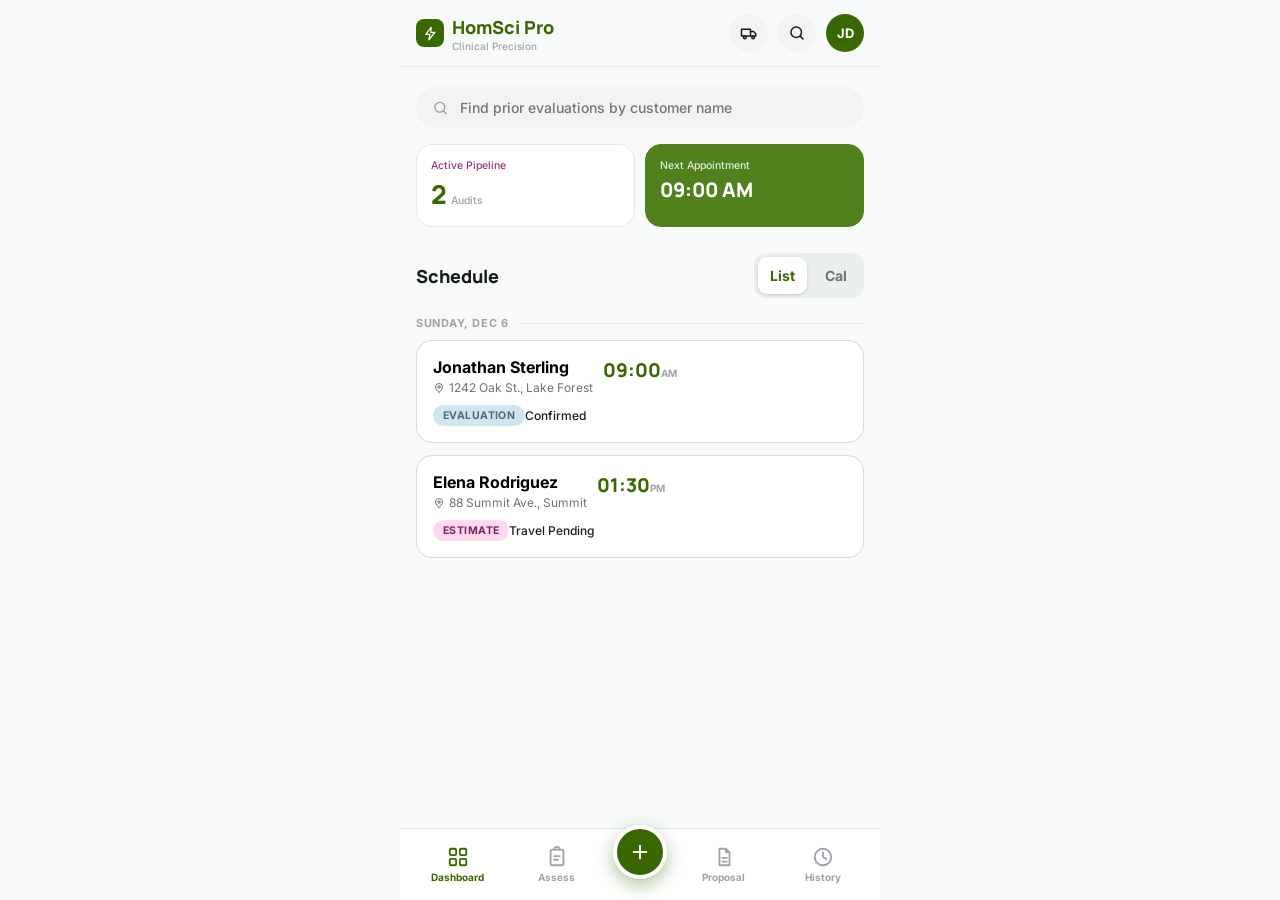
==== commit 308708fd: "Add crew authentication, authenticated-only RLS, and Housecall Pro job import Crew authentication (j" ====
--- a/index.html
+++ b/index.html
@@ -21,11 +21,17 @@
 
     <script src="js/icons.js"></script>
     <script src="js/data.js"></script>
+    <script src="js/config.js"></script>
     <script src="js/store.js"></script>
+    <script src="js/auth.js"></script>
+    <script src="js/backend.js"></script>
+    <script src="js/hcp.js"></script>
+    <script src="js/energy.js"></script>
     <script src="js/ui.js"></script>
     <script src="js/screens-core.js"></script>
     <script src="js/screens-zones.js"></script>
     <script src="js/screens-tests.js"></script>
+    <script src="js/screens-energy.js"></script>
     <script src="js/screens-sales.js"></script>
     <script src="js/app.js"></script>
 </body>
--- a/css/app.css
+++ b/css/app.css
@@ -520,6 +520,80 @@
   margin-top: -26px;
 }
 
+/* ---------- Calendar ---------- */
+.cal-card { padding: 14px; }
+.cal-head { display: flex; align-items: center; justify-content: space-between; margin-bottom: 10px; }
+.cal-head b { font: 800 16px var(--font-display); }
+.cal-head .iconbtn { width: 34px; height: 34px; border: none; border-radius: 999px; background: var(--surface-2); font-size: 15px; display: inline-flex; align-items: center; justify-content: center; }
+.cal-grid { display: grid; grid-template-columns: repeat(7, 1fr); gap: 4px; }
+.cal-dow span { text-align: center; font: 700 10px var(--font-body); color: var(--faint); padding: 4px 0; }
+.cal-cell {
+  position: relative; aspect-ratio: 1; border: none; border-radius: 10px;
+  background: transparent; font: 600 13px var(--font-body); color: var(--ink);
+  display: flex; flex-direction: column; align-items: center; justify-content: center; gap: 2px;
+}
+.cal-cell.empty { pointer-events: none; }
+.cal-cell.today { background: var(--surface-3); }
+.cal-cell.selected { background: var(--green); color: #fff; }
+.cal-dots { display: flex; gap: 2px; }
+.cd { width: 5px; height: 5px; border-radius: 999px; display: inline-block; }
+.cd.ev { background: var(--blue-ink); }
+.cd.est { background: var(--magenta); }
+.cal-cell.selected .cd { background: #fff; }
+.cal-legend { display: flex; gap: 14px; margin-top: 10px; font: 600 11px var(--font-body); color: var(--muted); }
+.cal-legend span { display: inline-flex; align-items: center; gap: 5px; }
+
+/* ---------- Media tag editor ---------- */
+.tag-editor { background: var(--surface-2); border-radius: 12px; padding: 14px; margin: 10px 0; }
+.media-tile.untagged::after {
+  content: "tag missing"; position: absolute; top: 8px; left: 8px;
+  background: var(--red-soft); color: var(--red); font: 700 9px var(--font-body);
+  text-transform: uppercase; letter-spacing: 0.05em; padding: 3px 7px; border-radius: 999px;
+}
+.media-tile.editing { border-color: var(--magenta); }
+
+/* ---------- Proposal document (customer-facing, print-optimized) ---------- */
+.pdoc { background: #fff; }
+.pdoc .pd-page {
+  background: #fff; border: 1px solid var(--border); border-radius: var(--radius);
+  padding: 28px 24px; margin-bottom: 16px;
+}
+.pdoc .pd-brand { display: flex; align-items: center; gap: 10px; font: 800 15px var(--font-display); color: var(--green); margin-bottom: 26px; }
+.pdoc .pd-brand .logo { width: 26px; height: 26px; border-radius: 7px; background: var(--green); color: #fff; display: inline-flex; align-items: center; justify-content: center; font-size: 14px; }
+.pdoc .pd-kicker { font: 700 11px var(--font-body); letter-spacing: 0.1em; text-transform: uppercase; color: var(--magenta); margin-bottom: 8px; }
+.pdoc h1 { font: 800 32px/1.1 var(--font-display); margin: 0 0 10px; }
+.pdoc h2 { font: 800 20px var(--font-display); margin: 0 0 12px; color: var(--green); }
+.pdoc .pd-meta { color: var(--muted); font-size: 13px; margin-bottom: 22px; }
+.pdoc .pd-hero { display: grid; grid-template-columns: 1fr 1fr 1fr; gap: 10px; margin: 20px 0; }
+.pdoc .pd-hero > div { background: var(--surface-2); border-radius: 12px; padding: 14px 12px; text-align: center; }
+.pdoc .pd-hero .hv { font: 800 22px var(--font-display); color: var(--green); }
+.pdoc .pd-hero .hk { font: 600 10px var(--font-body); text-transform: uppercase; letter-spacing: 0.05em; color: var(--muted); margin-top: 4px; }
+.pdoc table.pd-table { width: 100%; border-collapse: collapse; font-size: 13px; margin: 12px 0; }
+.pdoc table.pd-table th { text-align: left; font: 700 11px var(--font-body); text-transform: uppercase; letter-spacing: 0.04em; color: var(--muted); padding: 8px 6px; border-bottom: 2px solid var(--green); }
+.pdoc table.pd-table td { padding: 10px 6px; border-bottom: 1px solid var(--border); vertical-align: top; }
+.pdoc table.pd-table td.num { text-align: right; font-weight: 700; white-space: nowrap; }
+.pdoc table.pd-table tr.total td { border-bottom: none; font: 800 15px var(--font-display); color: var(--green); }
+.pdoc .pd-measure { margin-bottom: 20px; padding-bottom: 16px; border-bottom: 1px solid var(--border); }
+.pdoc .pd-measure:last-child { border-bottom: none; }
+.pdoc .pd-measure h3 { font: 800 16px var(--font-display); margin: 0 0 6px; display: flex; justify-content: space-between; gap: 10px; }
+.pdoc .pd-measure h3 .cost { color: var(--green); white-space: nowrap; }
+.pdoc .pd-measure p { font-size: 13px; color: var(--muted); margin: 0 0 8px; }
+.pdoc .pd-measure .why { background: var(--green-pale); border-radius: 10px; padding: 10px 12px; font-size: 12.5px; margin-top: 8px; }
+.pdoc .pd-measure .why b { color: var(--green); }
+.pdoc .pd-gallery { display: grid; grid-template-columns: 1fr 1fr; gap: 8px; margin-top: 10px; }
+.pdoc .pd-gallery figure { margin: 0; }
+.pdoc .pd-gallery img { width: 100%; height: 150px; object-fit: cover; border-radius: 8px; }
+.pdoc .pd-gallery figcaption { font-size: 10px; color: var(--faint); margin-top: 3px; }
+.pdoc .pd-fineprint { font-size: 10.5px; color: var(--faint); line-height: 1.5; margin-top: 18px; }
+.pdoc .pd-sign { display: grid; grid-template-columns: 1fr 1fr; gap: 24px; margin-top: 30px; }
+.pdoc .pd-sign > div { border-top: 1.5px solid var(--ink); padding-top: 6px; font-size: 11px; color: var(--muted); }
+
+@media print {
+  .pdoc .pd-page { border: none; border-radius: 0; margin: 0; padding: 0 0 24px; page-break-after: always; }
+  .pdoc .pd-page:last-child { page-break-after: auto; }
+  @page { margin: 16mm; }
+}
+
 /* ---------- Toast ---------- */
 .toast {
   position: fixed; left: 50%; transform: translateX(-50%) translateY(16px);
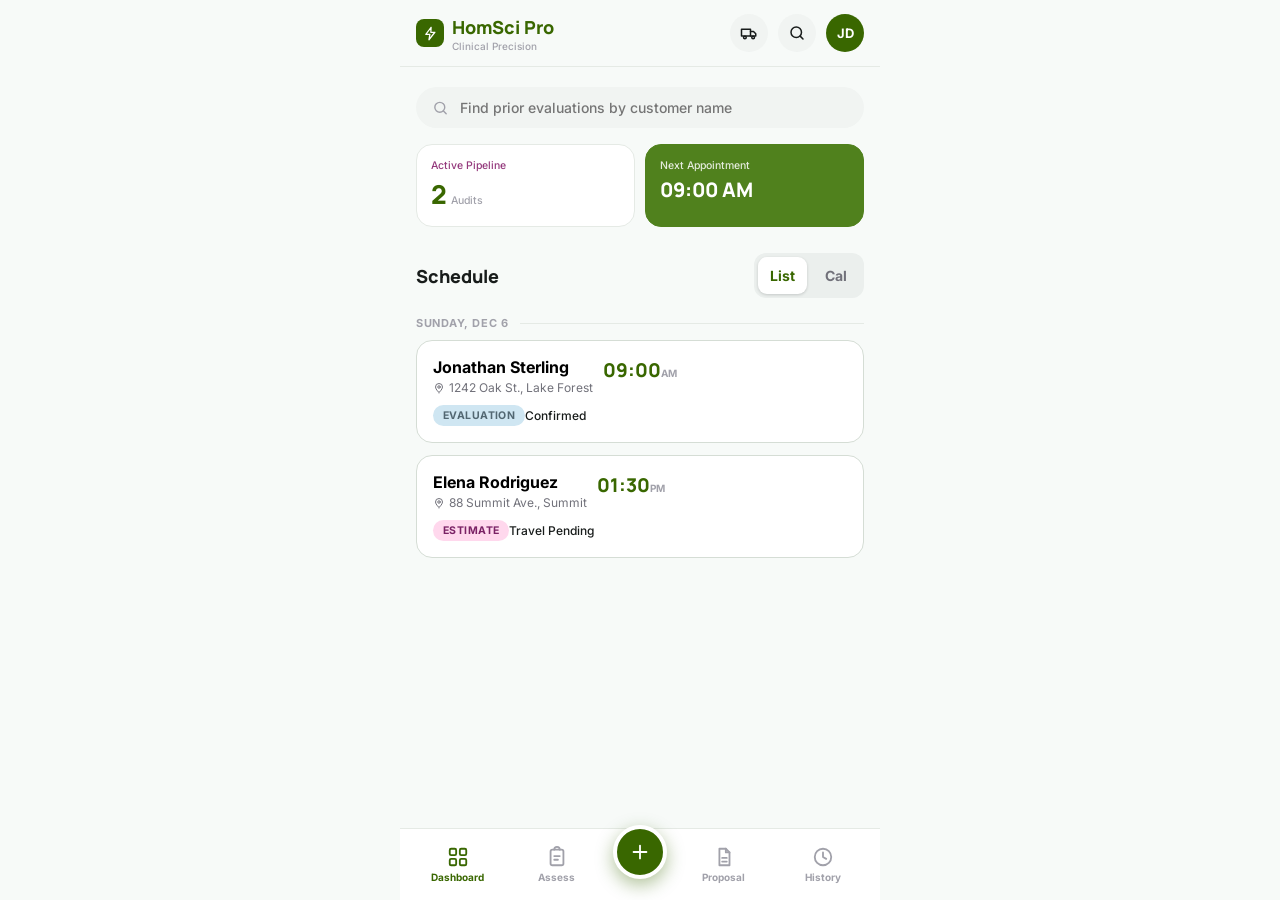
==== commit 7e77be46: "Template-driven proposal generator + calendar overflow fix Proposal generator: - New mustache-style " ====
--- a/index.html
+++ b/index.html
@@ -28,6 +28,7 @@
     <script src="js/hcp.js"></script>
     <script src="js/energy.js"></script>
     <script src="js/ui.js"></script>
+    <script src="js/proposal.js"></script>
     <script src="js/screens-core.js"></script>
     <script src="js/screens-zones.js"></script>
     <script src="js/screens-tests.js"></script>
--- a/css/app.css
+++ b/css/app.css
@@ -521,14 +521,16 @@
 }
 
 /* ---------- Calendar ---------- */
-.cal-card { padding: 14px; }
+.cal-card { padding: 14px; overflow: hidden; }
 .cal-head { display: flex; align-items: center; justify-content: space-between; margin-bottom: 10px; }
 .cal-head b { font: 800 16px var(--font-display); }
 .cal-head .iconbtn { width: 34px; height: 34px; border: none; border-radius: 999px; background: var(--surface-2); font-size: 15px; display: inline-flex; align-items: center; justify-content: center; }
-.cal-grid { display: grid; grid-template-columns: repeat(7, 1fr); gap: 4px; }
+/* minmax(0,1fr) + min-width:0 stop aspect-ratio buttons from inflating the
+   tracks past the card (the grid used to blow out the whole viewport). */
+.cal-grid { display: grid; grid-template-columns: repeat(7, minmax(0, 1fr)); gap: 4px; }
 .cal-dow span { text-align: center; font: 700 10px var(--font-body); color: var(--faint); padding: 4px 0; }
 .cal-cell {
-  position: relative; aspect-ratio: 1; border: none; border-radius: 10px;
+  position: relative; aspect-ratio: 1; min-width: 0; padding: 0; border: none; border-radius: 10px;
   background: transparent; font: 600 13px var(--font-body); color: var(--ink);
   display: flex; flex-direction: column; align-items: center; justify-content: center; gap: 2px;
 }
@@ -588,6 +590,29 @@
 .pdoc .pd-sign { display: grid; grid-template-columns: 1fr 1fr; gap: 24px; margin-top: 30px; }
 .pdoc .pd-sign > div { border-top: 1.5px solid var(--ink); padding-top: 6px; font-size: 11px; color: var(--muted); }
 
+/* ---------- Proposal contents checklist + template editor ---------- */
+.check-row { display: flex; gap: 12px; padding: 11px 0; border-bottom: 1px solid var(--border); align-items: center; width: 100%; background: none; border-left: none; border-right: none; border-top: none; text-align: left; }
+.check-row:last-of-type { border-bottom: none; }
+.check-row .cbox {
+  width: 22px; height: 22px; flex: none; border-radius: 6px;
+  border: 2px solid var(--border-strong); color: transparent;
+  display: inline-flex; align-items: center; justify-content: center; font-size: 12px;
+}
+.check-row .cbox.on { background: var(--green); border-color: var(--green); color: #fff; }
+.check-row .cbody { min-width: 0; }
+.check-row .cbody b { display: block; font-size: 14px; }
+.check-row .cbody span { color: var(--muted); font-size: 12px; }
+.tpl-editor {
+  width: 100%; min-height: 320px; resize: vertical; border: 1.5px solid var(--border-strong);
+  border-radius: var(--radius); background: var(--dark); color: #d8e4d8; padding: 14px;
+  font: 400 12px/1.55 ui-monospace, SFMono-Regular, Menlo, monospace;
+  white-space: pre; overflow-x: auto; -webkit-text-size-adjust: 100%;
+}
+.tpl-editor:focus { outline: 2px solid var(--green); }
+.tok-list { display: flex; flex-direction: column; gap: 8px; }
+.tok-row code { display: block; font: 600 11px ui-monospace, SFMono-Regular, Menlo, monospace; color: var(--green-deep); background: var(--surface-2); border-radius: 6px; padding: 6px 8px; overflow-x: auto; white-space: nowrap; }
+.tok-row span { display: block; font-size: 11.5px; color: var(--muted); margin: 3px 0 0 2px; }
+
 @media print {
   .pdoc .pd-page { border: none; border-radius: 0; margin: 0; padding: 0 0 24px; page-break-after: always; }
   .pdoc .pd-page:last-child { page-break-after: auto; }
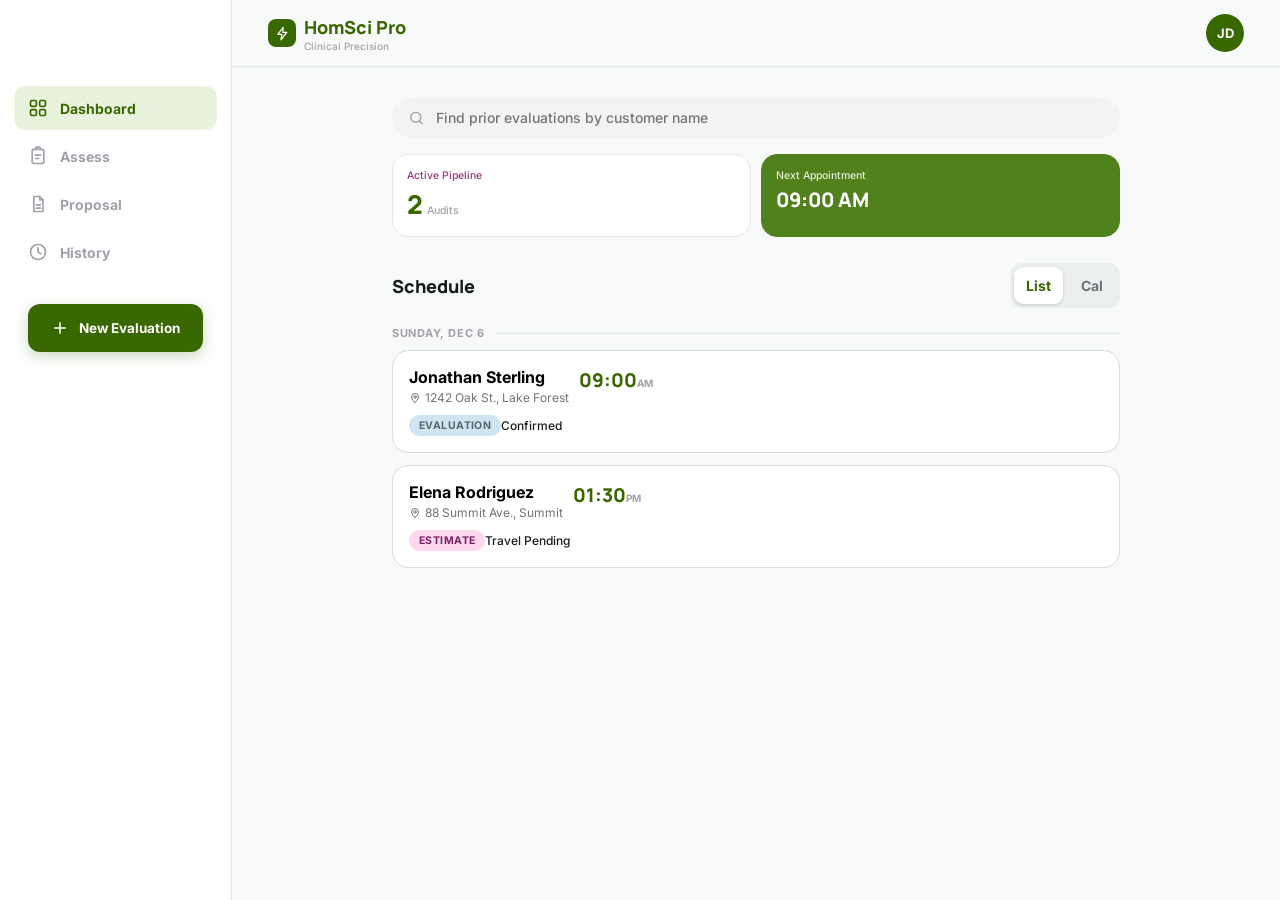
==== commit a7501cb0: "Bulk CSV templates for every admin section; visit notes on the hub - Every admin section now round-t" ====
--- a/index.html
+++ b/index.html
@@ -23,6 +23,8 @@
     <script src="js/data.js"></script>
     <script src="js/config.js"></script>
     <script src="js/store.js"></script>
+    <script src="js/csv.js"></script>
+    <script src="js/admin.js"></script>
     <script src="js/auth.js"></script>
     <script src="js/backend.js"></script>
     <script src="js/hcp.js"></script>
@@ -34,6 +36,7 @@
     <script src="js/screens-tests.js"></script>
     <script src="js/screens-energy.js"></script>
     <script src="js/screens-sales.js"></script>
+    <script src="js/screens-admin.js"></script>
     <script src="js/app.js"></script>
 </body>
 </html>
--- a/css/app.css
+++ b/css/app.css
@@ -264,6 +264,28 @@
 }
 .photo-missing { color: var(--red); background: var(--red-soft); font: 700 11px var(--font-body);
   display: inline-flex; align-items: center; gap: 6px; padding: 4px 10px; border-radius: 999px; }
+/* Unique ID a required photo carries into the proposal gallery. */
+.ref-badge {
+  position: absolute; top: 8px; left: 8px;
+  background: rgba(24,28,27,0.78); color: #9fe0b0;
+  font: 700 9px ui-monospace, SFMono-Regular, Menlo, monospace; letter-spacing: 0.05em;
+  padding: 3px 7px; border-radius: 6px; max-width: 70%; overflow: hidden;
+  text-overflow: ellipsis; white-space: nowrap;
+}
+
+/* ---------- Post-capture tag sheet ---------- */
+#tag-sheet {
+  position: fixed; inset: 0; z-index: 60;
+  background: rgba(10, 14, 12, 0.45);
+  display: flex; align-items: flex-end; justify-content: center;
+}
+#tag-sheet .sheet-card {
+  background: var(--surface); border-radius: 18px 18px 0 0;
+  padding: 18px 18px calc(18px + env(safe-area-inset-bottom, 0px));
+  width: 100%; max-width: 560px; box-shadow: 0 -8px 30px rgba(0,0,0,0.18);
+}
+#tag-sheet .sheet-card > b { font: 800 16px var(--font-display); }
+#tag-sheet .sheet-card .hint { margin: 4px 0 0; }
 
 /* ---------- Insight / callouts ---------- */
 .insight {
@@ -311,6 +333,25 @@
 .module-row .chev { color: var(--faint); font-size: 16px; }
 .module-row.locked { opacity: 0.55; }
 .module-row.locked .mic { background: var(--surface-3); color: var(--faint); }
+.module-row .row-help {
+  flex: none; width: 34px; height: 34px; border-radius: 10px;
+  display: inline-flex; align-items: center; justify-content: center; font-size: 17px;
+  background: var(--blue-soft); color: var(--blue-ink);
+}
+
+/* ---------- Diagnostics how-to guides ---------- */
+.guide-card { padding-top: 6px; }
+.guide-step { display: flex; gap: 12px; padding: 13px 0; border-bottom: 1px solid var(--border); }
+.guide-step:last-child { border-bottom: none; }
+.guide-step .gnum {
+  flex: none; width: 26px; height: 26px; border-radius: 50%;
+  background: var(--green); color: #fff; display: inline-flex; align-items: center; justify-content: center;
+  font: 800 13px var(--font-display);
+}
+.guide-step .gbody { min-width: 0; flex: 1; }
+.guide-step .gbody p { margin: 2px 0 0; font-size: 13.5px; line-height: 1.55; color: var(--ink); }
+.gphoto { width: 100%; border-radius: 10px; margin-top: 10px; border: 1px solid var(--border); display: block; }
+.guide-edit-step .gphoto { max-height: 180px; object-fit: cover; margin: 0 0 10px; }
 
 /* ---------- Schedule cards ---------- */
 .day-label { display: flex; align-items: center; gap: 12px; margin: 18px 0 10px;
@@ -402,6 +443,8 @@
   font: 700 12.5px var(--font-body); background: var(--surface-3); color: var(--muted);
 }
 .filter-chips .chip.on { background: var(--green); color: #fff; }
+/* Tag pickers show the whole list; only zone filters scroll sideways. */
+.tag-editor .filter-chips, #tag-sheet .filter-chips, .card .filter-chips { flex-wrap: wrap; overflow-x: visible; }
 .measure-card { background: var(--surface); border: 1px solid var(--border); border-radius: var(--radius); padding: 16px; margin-bottom: 12px; }
 .measure-card .mtop { display: flex; justify-content: space-between; align-items: flex-start; margin-bottom: 8px; }
 .measure-card .mic { width: 40px; height: 40px; border-radius: 11px; background: var(--green-soft); color: var(--green); display: inline-flex; align-items: center; justify-content: center; font-size: 19px; }
@@ -513,6 +556,9 @@
 .tabbar a .tic { font-size: 22px; display: inline-flex; }
 .tabbar a.on { color: var(--green); }
 .tabbar a.fab-slot { flex: 0 0 68px; }
+/* Admin entry renders in the markup for admins but only shows on the
+   desktop rail (mobile keeps the four-tab bar; admins use Settings there). */
+.tabbar a.admin-desktop { display: none; }
 .tabbar .fab {
   width: 54px; height: 54px; border-radius: 999px; background: var(--green); color: #fff;
   border: 4px solid #fff; box-shadow: 0 6px 18px rgba(57,103,0,0.4);
@@ -586,6 +632,7 @@
 .pdoc .pd-gallery figure { margin: 0; }
 .pdoc .pd-gallery img { width: 100%; height: 150px; object-fit: cover; border-radius: 8px; }
 .pdoc .pd-gallery figcaption { font-size: 10px; color: var(--faint); margin-top: 3px; }
+.pdoc .pd-ref { font: 700 9px ui-monospace, SFMono-Regular, Menlo, monospace; color: var(--green-deep); background: var(--surface-2); border-radius: 4px; padding: 1px 5px; margin-left: 4px; letter-spacing: 0.04em; }
 .pdoc .pd-fineprint { font-size: 10.5px; color: var(--faint); line-height: 1.5; margin-top: 18px; }
 .pdoc .pd-sign { display: grid; grid-template-columns: 1fr 1fr; gap: 24px; margin-top: 30px; }
 .pdoc .pd-sign > div { border-top: 1.5px solid var(--ink); padding-top: 6px; font-size: 11px; color: var(--muted); }
@@ -609,6 +656,12 @@
   white-space: pre; overflow-x: auto; -webkit-text-size-adjust: 100%;
 }
 .tpl-editor:focus { outline: 2px solid var(--green); }
+.tpl-preview {
+  border: 1.5px solid var(--border-strong); border-radius: var(--radius);
+  background: var(--surface-2); padding: 10px; max-height: 70vh; overflow-y: auto;
+}
+.tpl-preview .pd-page { margin: 0 0 14px; }
+.tpl-preview .pd-page:last-child { margin-bottom: 0; }
 .tok-list { display: flex; flex-direction: column; gap: 8px; }
 .tok-row code { display: block; font: 600 11px ui-monospace, SFMono-Regular, Menlo, monospace; color: var(--green-deep); background: var(--surface-2); border-radius: 6px; padding: 6px 8px; overflow-x: auto; white-space: nowrap; }
 .tok-row span { display: block; font-size: 11.5px; color: var(--muted); margin: 3px 0 0 2px; }
@@ -618,6 +671,66 @@
   .pdoc .pd-page:last-child { page-break-after: auto; }
   @page { margin: 16mm; }
 }
+
+/* ---------- Desktop layout ----------
+   On wide screens the bottom tab bar becomes a left navigation rail, the
+   content column widens, and grids use the extra room. Pure CSS — the same
+   markup serves phone and desktop. */
+@media (min-width: 940px) {
+  :root { --tabbar-h: 0px; }
+
+  .tabbar {
+    top: 0; bottom: 0; right: auto; width: 232px; max-width: none;
+    flex-direction: column; justify-content: flex-start; align-items: stretch;
+    height: auto; padding: 86px 14px 22px; gap: 4px;
+    border-top: none; border-right: 1px solid var(--border);
+  }
+  .tabbar a {
+    flex: 0 0 auto; flex-direction: row; justify-content: flex-start; gap: 12px;
+    font-size: 14px; padding: 12px 14px; border-radius: 12px;
+  }
+  .tabbar a .tic { font-size: 20px; }
+  .tabbar a.on { background: var(--green-soft); }
+  .tabbar a.fab-slot { order: 99; margin-top: 14px; flex: 0 0 auto; }
+  .tabbar a.admin-desktop { display: flex; }
+  .tabbar .fab {
+    width: 100%; height: 48px; border-radius: 12px; margin-top: 0; border: none;
+    box-shadow: 0 4px 14px rgba(57,103,0,0.25); gap: 10px; font-size: 18px;
+  }
+  .tabbar .fab::after { content: 'New Evaluation'; font: 700 13.5px var(--font-body); }
+
+  #app { max-width: none; margin: 0; padding-left: 232px; padding-bottom: 48px; }
+  .appbar { padding-left: 36px; padding-right: 36px; }
+  .screen { max-width: 800px; margin: 0 auto; padding: 30px 36px 28px; }
+  .screen.pdoc { max-width: 940px; }
+  .cta-dock, .review-dock, .selection-dock { bottom: 14px; }
+
+  .stat-cards { grid-template-columns: repeat(auto-fit, minmax(170px, 1fr)); }
+  .photo-grid { grid-template-columns: repeat(4, 1fr); }
+  .media-grid { grid-template-columns: repeat(4, 1fr); }
+  .pdoc .pd-gallery { grid-template-columns: repeat(3, 1fr); }
+  .pdoc .pd-page { padding: 44px 52px; }
+  .tpl-editor { min-height: 520px; font-size: 13px; }
+}
+
+/* ---------- Suggested measures (catalog) ---------- */
+.measure-card.suggested { border: 1.5px solid var(--green); }
+.suggest-reason {
+  background: var(--green-soft); color: var(--green-deep);
+  font: 600 12px var(--font-body); border-radius: 9px; padding: 8px 12px; margin-bottom: 12px;
+  display: flex; align-items: center; gap: 7px;
+}
+.suggest-reason b { color: var(--green-deep); }
+
+/* ---------- Password visibility toggle ---------- */
+.pw-wrap { position: relative; }
+.pw-wrap input { width: 100%; padding-right: 46px; box-sizing: border-box; }
+.pw-eye {
+  position: absolute; right: 4px; top: 50%; transform: translateY(-50%);
+  border: none; background: none; color: var(--muted); font-size: 19px;
+  padding: 9px; display: inline-flex; align-items: center; border-radius: 8px;
+}
+.pw-eye:active { color: var(--green); }
 
 /* ---------- Toast ---------- */
 .toast {
@@ -638,7 +751,7 @@
 /* ---------- Print (proposal PDF) ---------- */
 @media print {
   .tabbar, .appbar, .cta-dock, .toast, .no-print { display: none !important; }
-  #app { padding-bottom: 0; max-width: none; }
+  #app { padding-bottom: 0; max-width: none; padding-left: 0; }
   body { background: #fff; }
   .card, .measure-card, .result-card { break-inside: avoid; }
 }
